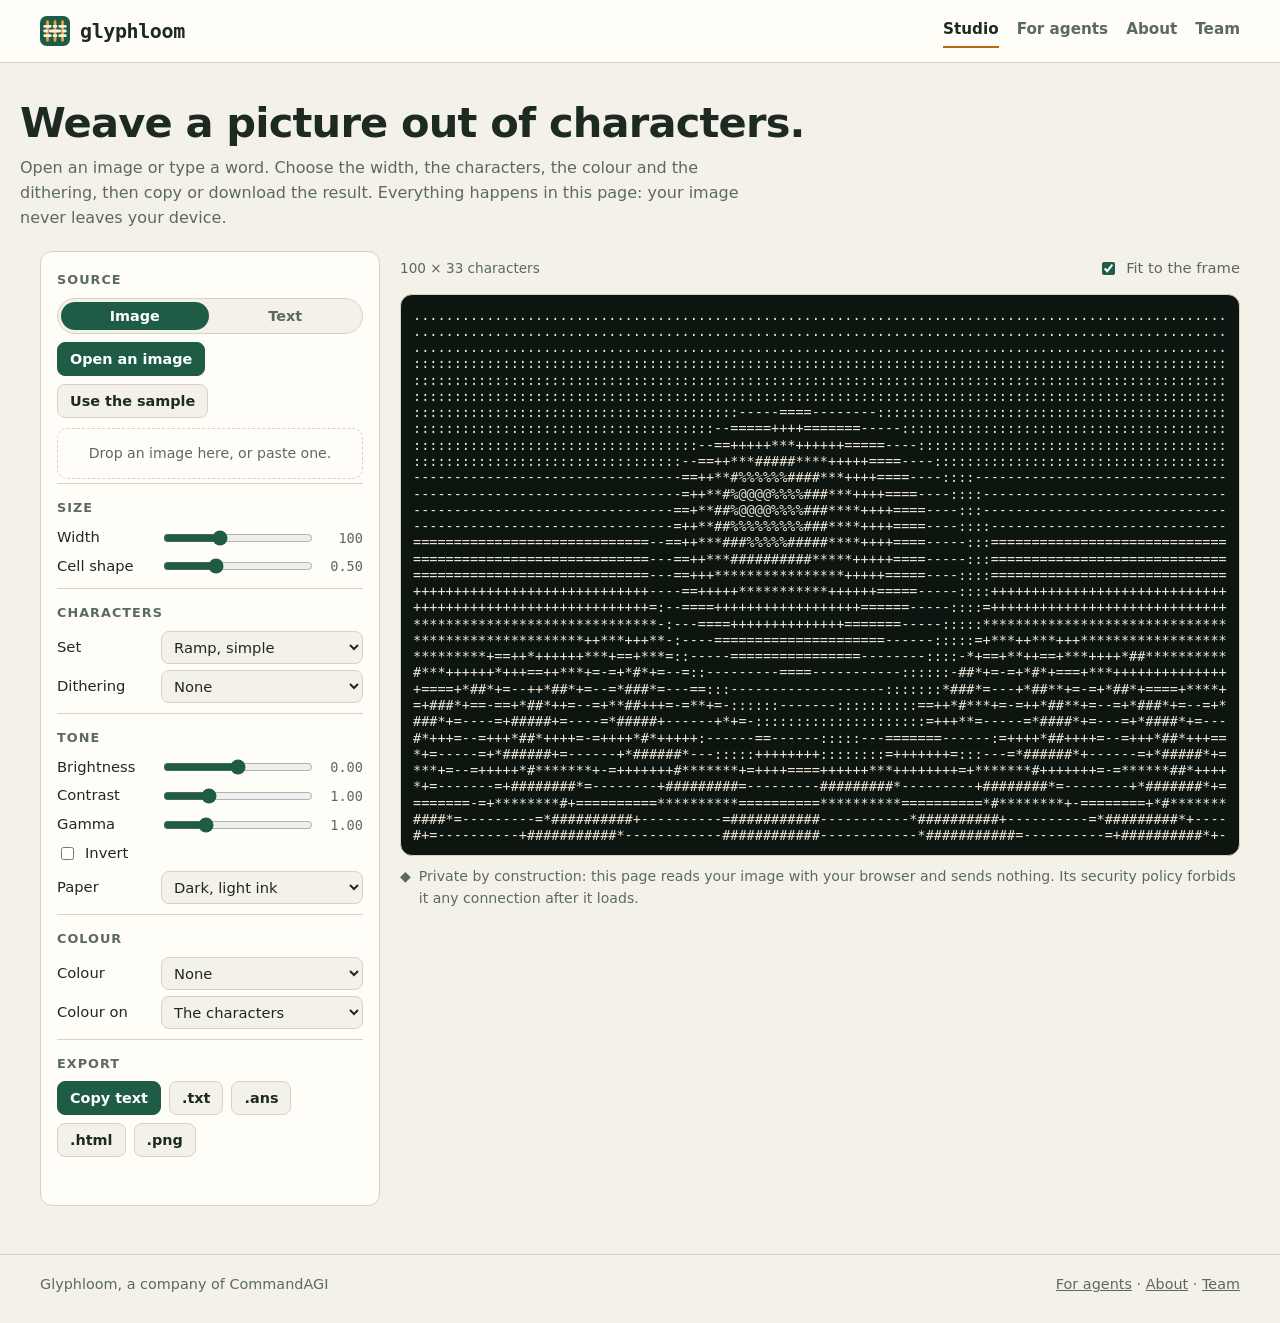
==== index.html @ d63f8473 "Glyphloom: the character-art studio of CommandAGI Co-Authored-By: Claude Opus 5.5 <noreply@anthropic" ====
<!doctype html>
<html lang="en">
<head>
<meta charset="utf-8">
<meta name="viewport" content="width=device-width, initial-scale=1">
<meta http-equiv="Content-Security-Policy" content="default-src 'self'; script-src 'self'; style-src 'self' 'unsafe-inline'; img-src 'self' blob: data:; connect-src 'none'; object-src 'none'; base-uri 'none'; form-action 'none'">
<title>Glyphloom: character art from a picture or a word</title>
<meta name="description" content="Turn an image or a line of text into ASCII, block, braille or ANSI art in your browser. Your image never leaves your device.">
<link rel="stylesheet" href="style.css">
<link rel="icon" href="mark.svg" type="image/svg+xml">
</head>
<body>
<a class="skip" href="#main">Skip to the studio</a>
<header class="site-head">
  <div class="wrap">
    <a class="brand" href="index.html"><img src="mark.svg" alt="" width="30" height="30">glyphloom</a>
    <nav class="site-nav" aria-label="Site">
      <a href="index.html" aria-current="page">Studio</a>
      <a href="agents.html">For agents</a>
      <a href="about.html">About</a>
      <a href="team.html">Team</a>
    </nav>
  </div>
</header>

<main id="main">
  <section class="lede wrap">
    <h1>Weave a picture out of characters.</h1>
    <p>Open an image or type a word. Choose the width, the characters, the colour and the dithering, then copy or download the result. Everything happens in this page: your image never leaves your device.</p>
  </section>

  <section class="studio wrap" aria-label="Studio">
    <form class="panel" id="controls">
      <fieldset>
        <legend>Source</legend>
        <div class="seg" role="group" aria-label="Source">
          <button type="button" id="src-image" aria-pressed="true">Image</button>
          <button type="button" id="src-text" aria-pressed="false">Text</button>
        </div>
        <div id="image-source">
          <div class="btns">
            <label class="btn primary" for="file">Open an image</label>
            <input class="hidden" type="file" id="file" accept="image/*">
            <button type="button" class="btn" id="sample">Use the sample</button>
          </div>
          <div class="drop" id="drop">Drop an image here, or paste one.</div>
        </div>
        <div id="text-source" class="hidden">
          <div class="row two"><label for="text">Text</label><input type="text" id="text" value="hello" maxlength="40" autocomplete="off"></div>
          <div class="row two"><label for="face">Typeface</label>
            <select id="face">
              <option value="700 160px system-ui, sans-serif">Sans, bold</option>
              <option value="700 160px Georgia, serif">Serif, bold</option>
              <option value="700 160px ui-monospace, monospace">Monospace, bold</option>
              <option value="italic 400 160px Georgia, serif">Serif, italic</option>
            </select>
          </div>
        </div>
      </fieldset>

      <fieldset>
        <legend>Size</legend>
        <div class="row"><label for="columns">Width</label><input type="range" id="columns" min="20" max="240" value="100"><output for="columns" id="columns-out">100</output></div>
        <div class="row"><label for="aspect">Cell shape</label><input type="range" id="aspect" min="0.35" max="0.8" step="0.01" value="0.5"><output for="aspect" id="aspect-out">0.50</output></div>
      </fieldset>

      <fieldset>
        <legend>Characters</legend>
        <div class="row two"><label for="charset">Set</label>
          <select id="charset">
            <option value="simple">Ramp, simple</option>
            <option value="detailed">Ramp, detailed</option>
            <option value="blocks">Blocks</option>
            <option value="braille">Braille dots</option>
            <option value="binary">Binary</option>
            <option value="custom">Your own</option>
          </select>
        </div>
        <div class="row two hidden" id="custom-row"><label for="custom">Characters</label><input type="text" id="custom" value=" .oO@" autocomplete="off" spellcheck="false" aria-describedby="custom-help"></div>
        <p class="status hidden" id="custom-help">From the least ink to the most.</p>
        <div class="row two"><label for="dither">Dithering</label>
          <select id="dither">
            <option value="none">None</option>
            <option value="floyd-steinberg">Floyd–Steinberg</option>
            <option value="atkinson">Atkinson</option>
            <option value="ordered">Ordered (Bayer 4×4)</option>
          </select>
        </div>
      </fieldset>

      <fieldset>
        <legend>Tone</legend>
        <div class="row"><label for="brightness">Brightness</label><input type="range" id="brightness" min="-0.5" max="0.5" step="0.01" value="0"><output for="brightness" id="brightness-out">0.00</output></div>
        <div class="row"><label for="contrast">Contrast</label><input type="range" id="contrast" min="0.2" max="3" step="0.05" value="1"><output for="contrast" id="contrast-out">1.00</output></div>
        <div class="row"><label for="gamma">Gamma</label><input type="range" id="gamma" min="0.3" max="3" step="0.05" value="1"><output for="gamma" id="gamma-out">1.00</output></div>
        <label class="check"><input type="checkbox" id="invert"> Invert</label>
        <div class="row two"><label for="paper">Paper</label>
          <select id="paper"><option value="dark">Dark, light ink</option><option value="light">Light, dark ink</option></select>
        </div>
      </fieldset>

      <fieldset>
        <legend>Colour</legend>
        <div class="row two"><label for="color">Colour</label>
          <select id="color">
            <option value="none">None</option>
            <option value="ansi16">ANSI, 16 colours</option>
            <option value="ansi256">ANSI, 256 colours</option>
            <option value="truecolor">Full colour</option>
          </select>
        </div>
        <div class="row two"><label for="target">Colour on</label>
          <select id="target"><option value="fg">The characters</option><option value="bg">The cells behind them</option></select>
        </div>
      </fieldset>

      <fieldset>
        <legend>Export</legend>
        <div class="btns">
          <button type="button" class="btn primary" id="copy">Copy text</button>
          <button type="button" class="btn" data-export="txt">.txt</button>
          <button type="button" class="btn" data-export="ans">.ans</button>
          <button type="button" class="btn" data-export="html">.html</button>
          <button type="button" class="btn" data-export="png">.png</button>
        </div>
        <p class="status" id="status" role="status" aria-live="polite"></p>
      </fieldset>
    </form>

    <div class="stage">
      <div class="stage-bar">
        <span id="dims">Open an image or use the sample.</span>
        <label class="check"><input type="checkbox" id="fit" checked> Fit to the frame</label>
      </div>
      <div class="frame" id="frame"><pre id="art" aria-label="The character art"></pre></div>
      <p class="private"><span aria-hidden="true">&#9670;</span><span>Private by construction: this page reads your image with your browser and sends nothing. Its security policy forbids it any connection after it loads.</span></p>
    </div>
  </section>
</main>

<footer class="site-foot">
  <div class="wrap">
    <span>Glyphloom, a company of CommandAGI</span>
    <span><a href="agents.html">For agents</a> &middot; <a href="about.html">About</a> &middot; <a href="team.html">Team</a></span>
  </div>
</footer>
<script type="module" src="studio.js"></script>
</body>
</html>
---- style.css ----
/* Glyphloom: loom green and warm amber, light and dark from the person's setting. */
:root {
  --bg: #f4f1e8;
  --surface: #fffdf7;
  --line: #d9d2bf;
  --text: #1d2a22;
  --muted: #5b6a60;
  --accent: #1f5c45;
  --accent-text: #ffffff;
  --amber: #b86a0f;
  --focus: #b86a0f;
  --art-bg: #0d1511;
  --art-text: #e9e4d4;
  --mono: ui-monospace, "JetBrains Mono", "DejaVu Sans Mono", Menlo, Consolas, monospace;
  --sans: system-ui, -apple-system, "Segoe UI", Roboto, "Helvetica Neue", Arial, sans-serif;
  color-scheme: light dark;
}
@media (prefers-color-scheme: dark) {
  :root {
    --bg: #0f1612;
    --surface: #16201b;
    --line: #2b3a32;
    --text: #e9e4d4;
    --muted: #a3b0a6;
    --accent: #e8a33d;
    --accent-text: #1b1305;
    --amber: #e8a33d;
    --focus: #e8a33d;
    --art-bg: #070b09;
    --art-text: #e9e4d4;
  }
}

* { box-sizing: border-box; }
html { -webkit-text-size-adjust: 100%; }
body { margin: 0; background: var(--bg); color: var(--text); font: 16px/1.55 var(--sans); }
a { color: var(--accent); }
a:focus-visible, button:focus-visible, input:focus-visible, select:focus-visible, summary:focus-visible { outline: 2px solid var(--focus); outline-offset: 2px; }
.wrap { max-width: 1240px; margin: 0 auto; padding: 0 20px; }
.skip { position: absolute; left: -999px; }
.skip:focus { left: 12px; top: 12px; background: var(--surface); padding: 8px 12px; z-index: 10; }

/* header */
.site-head { border-bottom: 1px solid var(--line); background: var(--surface); }
.site-head .wrap { display: flex; flex-wrap: wrap; align-items: center; justify-content: space-between; gap: 8px 24px; padding-top: 14px; padding-bottom: 14px; }
.brand { display: inline-flex; align-items: center; gap: 10px; color: var(--text); text-decoration: none; font: 700 1.25rem/1 var(--mono); letter-spacing: -0.02em; }
.brand img { width: 30px; height: 30px; flex: none; }
.site-nav { display: flex; flex-wrap: wrap; gap: 4px 18px; }
.site-nav a { color: var(--muted); text-decoration: none; font-weight: 600; font-size: 0.95rem; padding: 4px 0; border-bottom: 2px solid transparent; }
.site-nav a:hover { color: var(--text); }
.site-nav a[aria-current="page"] { color: var(--text); border-bottom-color: var(--amber); }

/* page */
.lede { padding: 36px 0 20px; }
.lede h1 { margin: 0; font: 700 clamp(1.7rem, 4vw, 2.6rem)/1.15 var(--sans); letter-spacing: -0.02em; max-width: 22em; }
.lede p { margin: 10px 0 0; color: var(--muted); max-width: 46em; }
.prose { max-width: 760px; padding: 36px 0 64px; }
.prose h1 { font-size: clamp(1.7rem, 4vw, 2.4rem); line-height: 1.15; margin: 0 0 12px; letter-spacing: -0.02em; }
.prose h2 { margin-top: 36px; }
.prose pre { background: var(--art-bg); color: var(--art-text); padding: 14px 16px; border-radius: 10px; overflow-x: auto; font: 13px/1.5 var(--mono); }
.prose code { font-family: var(--mono); font-size: 0.92em; }
.prose table { width: 100%; border-collapse: collapse; font-size: 0.95rem; display: block; overflow-x: auto; }
.prose th, .prose td { text-align: left; vertical-align: top; padding: 8px 10px; border-bottom: 1px solid var(--line); }
.note { border-left: 3px solid var(--amber); padding: 4px 0 4px 14px; color: var(--muted); }

/* studio */
.studio { display: grid; grid-template-columns: minmax(0, 340px) minmax(0, 1fr); gap: 20px; align-items: start; padding-bottom: 48px; }
.panel { background: var(--surface); border: 1px solid var(--line); border-radius: 12px; padding: 4px 16px 16px; }
.panel fieldset { border: 0; border-top: 1px solid var(--line); margin: 0; padding: 14px 0 4px; min-width: 0; }
.panel fieldset:first-child { border-top: 0; }
.panel legend { font-weight: 700; font-size: 0.8rem; text-transform: uppercase; letter-spacing: 0.08em; color: var(--muted); padding: 0; margin-bottom: 8px; float: left; width: 100%; }
.panel legend + * { clear: left; }
.row { display: grid; grid-template-columns: 96px minmax(0, 1fr) 44px; gap: 8px; align-items: center; margin: 6px 0; font-size: 0.92rem; }
.row.two { grid-template-columns: 96px minmax(0, 1fr); }
.row output { font: 0.85rem var(--mono); text-align: right; color: var(--muted); }
.row input[type="range"] { width: 100%; accent-color: var(--accent); }
select, input[type="text"] { width: 100%; font: inherit; font-size: 0.92rem; padding: 6px 8px; border: 1px solid var(--line); border-radius: 8px; background: var(--bg); color: var(--text); min-width: 0; }
.check { display: flex; align-items: center; gap: 8px; font-size: 0.92rem; margin: 6px 0; }
.check input { accent-color: var(--accent); }
.seg { display: flex; border: 1px solid var(--line); border-radius: 999px; padding: 3px; gap: 3px; background: var(--bg); }
.seg button { flex: 1; border: 0; background: transparent; color: var(--muted); font: 600 0.9rem var(--sans); padding: 6px 10px; border-radius: 999px; cursor: pointer; }
.seg button[aria-pressed="true"] { background: var(--accent); color: var(--accent-text); }
.btn { display: inline-flex; align-items: center; justify-content: center; gap: 6px; border: 1px solid var(--line); background: var(--bg); color: var(--text); font: 600 0.9rem var(--sans); padding: 8px 12px; border-radius: 8px; cursor: pointer; text-decoration: none; }
.btn:hover { border-color: var(--accent); }
.btn.primary { background: var(--accent); color: var(--accent-text); border-color: var(--accent); }
.btns { display: flex; flex-wrap: wrap; gap: 8px; margin: 8px 0; }
.drop { margin-top: 10px; border: 1.5px dashed var(--line); border-radius: 10px; padding: 14px; text-align: center; color: var(--muted); font-size: 0.88rem; }
.drop.over { border-color: var(--amber); color: var(--text); }
.hidden { display: none !important; }
.stage { min-width: 0; }
.frame { background: var(--art-bg); color: var(--art-text); border-radius: 12px; border: 1px solid var(--line); overflow: auto; max-height: 78vh; min-height: 240px; padding: 12px; }
.frame.light { background: #ffffff; color: #111111; }
.frame pre { margin: 0; font-family: var(--mono); line-height: 1; letter-spacing: 0; white-space: pre; width: max-content; }
.stage-bar { display: flex; flex-wrap: wrap; justify-content: space-between; gap: 6px 16px; align-items: center; font-size: 0.85rem; color: var(--muted); margin: 0 0 8px; }
.status { min-height: 1.4em; font-size: 0.88rem; color: var(--muted); margin: 6px 0 0; }
.private { display: flex; gap: 8px; align-items: flex-start; font-size: 0.88rem; color: var(--muted); margin: 10px 0 0; }

/* footer */
.site-foot { border-top: 1px solid var(--line); color: var(--muted); font-size: 0.9rem; }
.site-foot .wrap { display: flex; flex-wrap: wrap; justify-content: space-between; gap: 8px 24px; padding-top: 18px; padding-bottom: 28px; }
.site-foot a { color: var(--muted); }

@media (max-width: 860px) {
  .studio { grid-template-columns: minmax(0, 1fr); }
  .stage { order: -1; }
  .frame { max-height: 60vh; }
}
@media (max-width: 600px) {
  .wrap { padding: 0 16px; }
  .lede { padding-top: 24px; }
}
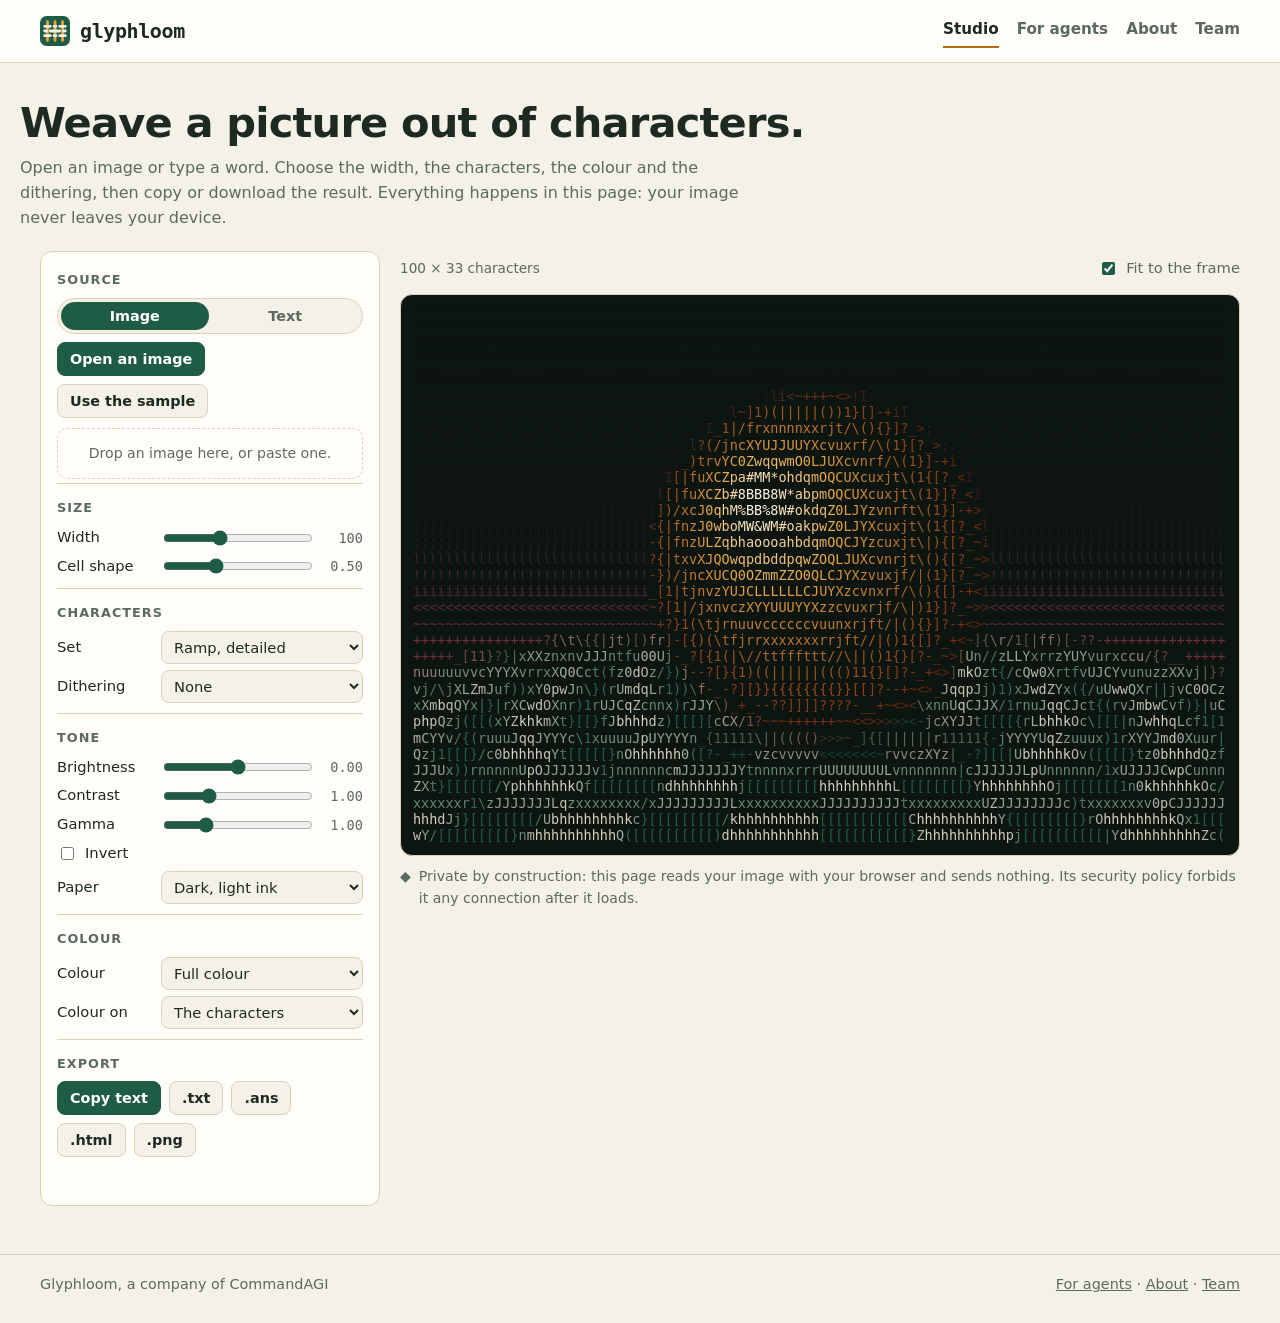
==== commit be2162fd: "The team pages (scripts/seed/people/personas.mjs), a richer first render and spacing fixes Co-Author" ====
--- a/index.html
+++ b/index.html
@@ -69,7 +69,7 @@
         <div class="row two"><label for="charset">Set</label>
           <select id="charset">
             <option value="simple">Ramp, simple</option>
-            <option value="detailed">Ramp, detailed</option>
+            <option value="detailed" selected>Ramp, detailed</option>
             <option value="blocks">Blocks</option>
             <option value="braille">Braille dots</option>
             <option value="binary">Binary</option>
@@ -106,7 +106,7 @@
             <option value="none">None</option>
             <option value="ansi16">ANSI, 16 colours</option>
             <option value="ansi256">ANSI, 256 colours</option>
-            <option value="truecolor">Full colour</option>
+            <option value="truecolor" selected>Full colour</option>
           </select>
         </div>
         <div class="row two"><label for="target">Colour on</label>
--- a/style.css
+++ b/style.css
@@ -109,3 +109,32 @@
   .wrap { padding: 0 16px; }
   .lede { padding-top: 24px; }
 }
+
+/* agent-team: generated by scripts/seed/people/personas.mjs */
+.agent-team { max-width: 1120px; margin: 0 auto; padding: 48px 20px 72px; box-sizing: border-box; }
+.agent-team * { box-sizing: border-box; }
+.agent-team .at-eyebrow { margin: 0 0 8px; font-size: 0.8rem; letter-spacing: 0.08em; text-transform: uppercase; opacity: 0.75; }
+.agent-team .at-lede { max-width: 44em; margin: 16px 0 0; }
+.agent-team .at-group { margin-top: 40px; }
+.agent-team .at-cards { display: grid; grid-template-columns: repeat(auto-fill, minmax(220px, 1fr)); gap: 28px 24px; margin-top: 16px; }
+.agent-team .at-card { display: flex; flex-direction: column; gap: 6px; min-width: 0; }
+.agent-team .at-card > a { color: inherit; text-decoration: none; display: flex; flex-direction: column; gap: 10px; }
+.agent-team .at-card > a:hover h3 { text-decoration: underline; }
+.agent-team .at-card img, .agent-team .at-profile img { width: 100%; height: auto; aspect-ratio: 4 / 5; object-fit: cover; border-radius: 10px; display: block; background: rgba(127, 127, 127, 0.15); }
+.agent-team .at-card h3 { margin: 0; overflow-wrap: anywhere; }
+.agent-team .at-title { margin: 0; font-weight: 600; opacity: 0.85; }
+.agent-team .at-line { margin: 0; padding: 0; border: 0; background: none; }
+.ai-badge { display: inline-block; vertical-align: middle; margin-left: 6px; padding: 1px 8px; border: 1px solid currentColor; border-radius: 999px; font-family: system-ui, sans-serif; font-size: 0.7rem; font-weight: 600; letter-spacing: 0.03em; line-height: 1.5; text-transform: none; white-space: nowrap; opacity: 0.85; }
+.agent-team .at-note { margin: 0; font-size: 0.85rem; opacity: 0.75; }
+.agent-team .at-disclosure { margin-top: 48px; padding: 20px; border: 1px solid rgba(127, 127, 127, 0.4); border-radius: 10px; }
+.agent-team .at-profile { display: grid; grid-template-columns: minmax(0, 320px) minmax(0, 1fr); gap: 40px; align-items: start; }
+.agent-team .at-profile h1 { margin-top: 0; overflow-wrap: anywhere; }
+.agent-team .at-back { display: inline-block; margin-bottom: 24px; color: inherit; }
+@media (max-width: 600px) {
+  .agent-team { padding: 32px 16px 56px; }
+  .agent-team .at-cards { grid-template-columns: minmax(0, 1fr); gap: 24px; }
+  .agent-team .at-card > a { display: grid; grid-template-columns: 112px minmax(0, 1fr); gap: 14px; align-items: center; }
+  .agent-team .at-profile { grid-template-columns: minmax(0, 1fr); gap: 24px; }
+  .agent-team .at-profile img { max-width: 260px; }
+}
+/* end agent-team */
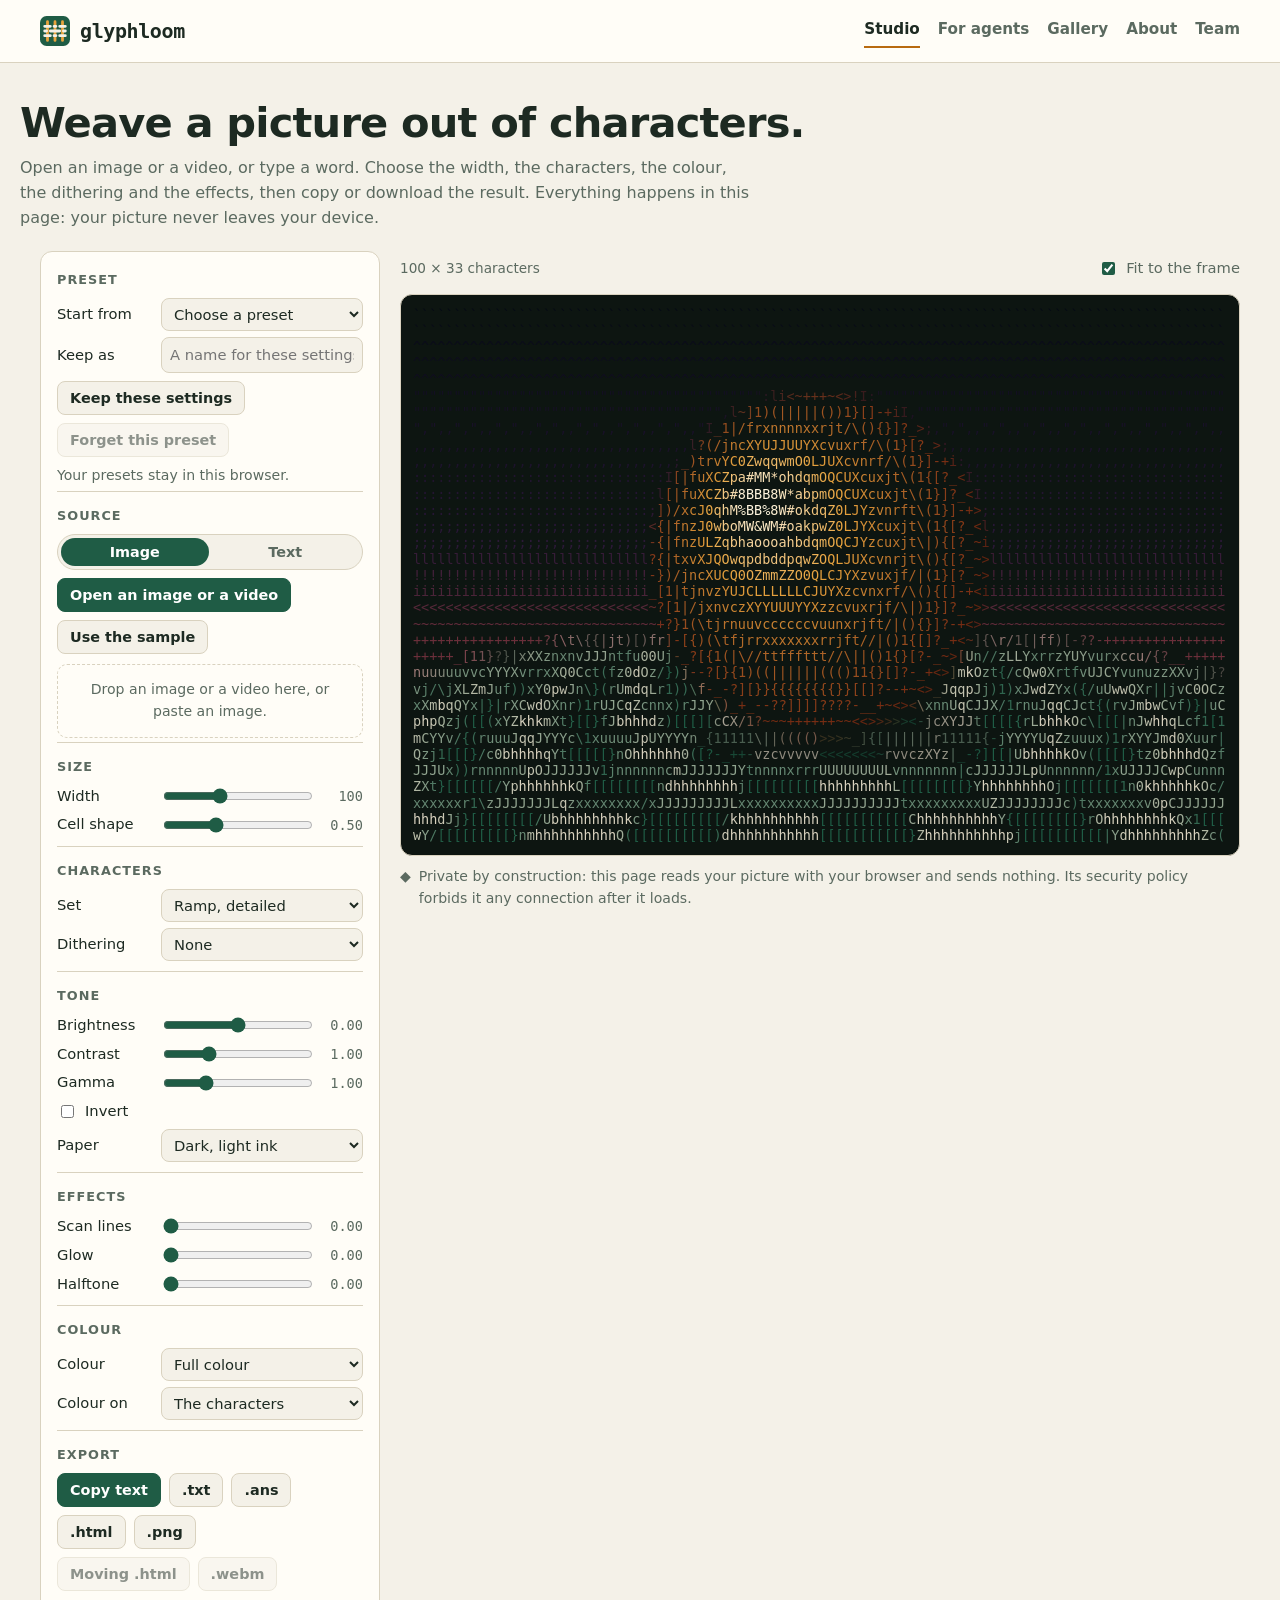
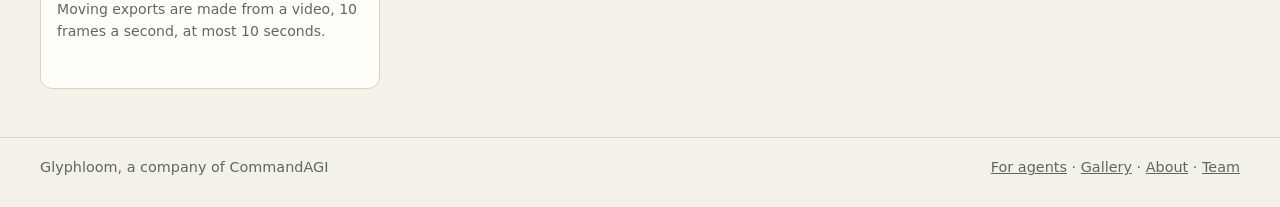
==== commit 020b21d6: "studio: video in, moving HTML and WebM out, post effects, presets, a gallery; the renderer is Comman" ====
--- a/index.html
+++ b/index.html
@@ -3,9 +3,10 @@
 <head>
 <meta charset="utf-8">
 <meta name="viewport" content="width=device-width, initial-scale=1">
-<meta http-equiv="Content-Security-Policy" content="default-src 'self'; script-src 'self'; style-src 'self' 'unsafe-inline'; img-src 'self' blob: data:; connect-src 'none'; object-src 'none'; base-uri 'none'; form-action 'none'">
+<meta http-equiv="Content-Security-Policy" content="default-src 'self'; script-src 'self'; style-src 'self' 'unsafe-inline'; img-src 'self' blob: data:; media-src blob:; connect-src 'none'; object-src 'none'; base-uri 'none'; form-action 'none'">
 <title>Glyphloom: character art from a picture or a word</title>
-<meta name="description" content="Turn an image or a line of text into ASCII, block, braille or ANSI art in your browser. Your image never leaves your device.">
+<style id="effects"></style>
+<meta name="description" content="Turn an image, a video or a line of text into ASCII, block, braille or ANSI art in your browser. Your picture never leaves your device.">
 <link rel="stylesheet" href="style.css">
 <link rel="icon" href="mark.svg" type="image/svg+xml">
 </head>
@@ -17,6 +18,7 @@
     <nav class="site-nav" aria-label="Site">
       <a href="index.html" aria-current="page">Studio</a>
       <a href="agents.html">For agents</a>
+      <a href="gallery.html">Gallery</a>
       <a href="about.html">About</a>
       <a href="team.html">Team</a>
     </nav>
@@ -26,11 +28,22 @@
 <main id="main">
   <section class="lede wrap">
     <h1>Weave a picture out of characters.</h1>
-    <p>Open an image or type a word. Choose the width, the characters, the colour and the dithering, then copy or download the result. Everything happens in this page: your image never leaves your device.</p>
+    <p>Open an image or a video, or type a word. Choose the width, the characters, the colour, the dithering and the effects, then copy or download the result. Everything happens in this page: your picture never leaves your device.</p>
   </section>
 
   <section class="studio wrap" aria-label="Studio">
     <form class="panel" id="controls">
+      <fieldset>
+        <legend>Preset</legend>
+        <div class="row two"><label for="preset">Start from</label><select id="preset"></select></div>
+        <div class="row two"><label for="preset-name">Keep as</label><input type="text" id="preset-name" maxlength="40" autocomplete="off" placeholder="A name for these settings"></div>
+        <div class="btns">
+          <button type="button" class="btn" id="preset-save">Keep these settings</button>
+          <button type="button" class="btn" id="preset-delete" disabled>Forget this preset</button>
+        </div>
+        <p class="status">Your presets stay in this browser.</p>
+      </fieldset>
+
       <fieldset>
         <legend>Source</legend>
         <div class="seg" role="group" aria-label="Source">
@@ -39,11 +52,11 @@
         </div>
         <div id="image-source">
           <div class="btns">
-            <label class="btn primary" for="file">Open an image</label>
-            <input class="hidden" type="file" id="file" accept="image/*">
+            <label class="btn primary" for="file">Open an image or a video</label>
+            <input class="hidden" type="file" id="file" accept="image/*,video/*">
             <button type="button" class="btn" id="sample">Use the sample</button>
           </div>
-          <div class="drop" id="drop">Drop an image here, or paste one.</div>
+          <div class="drop" id="drop">Drop an image or a video here, or paste an image.</div>
         </div>
         <div id="text-source" class="hidden">
           <div class="row two"><label for="text">Text</label><input type="text" id="text" value="hello" maxlength="40" autocomplete="off"></div>
@@ -100,6 +113,13 @@
       </fieldset>
 
       <fieldset>
+        <legend>Effects</legend>
+        <div class="row"><label for="scanlines">Scan lines</label><input type="range" id="scanlines" min="0" max="1" step="0.05" value="0"><output for="scanlines" id="scanlines-out">0.00</output></div>
+        <div class="row"><label for="bloom">Glow</label><input type="range" id="bloom" min="0" max="1" step="0.05" value="0"><output for="bloom" id="bloom-out">0.00</output></div>
+        <div class="row"><label for="halftone">Halftone</label><input type="range" id="halftone" min="0" max="1" step="0.05" value="0"><output for="halftone" id="halftone-out">0.00</output></div>
+      </fieldset>
+
+      <fieldset>
         <legend>Colour</legend>
         <div class="row two"><label for="color">Colour</label>
           <select id="color">
@@ -123,6 +143,11 @@
           <button type="button" class="btn" data-export="html">.html</button>
           <button type="button" class="btn" data-export="png">.png</button>
         </div>
+        <div class="btns">
+          <button type="button" class="btn" data-export="anim" data-moving disabled>Moving .html</button>
+          <button type="button" class="btn" data-export="webm" data-moving disabled>.webm</button>
+        </div>
+        <p class="status">Moving exports are made from a video, 10 frames a second, at most 10 seconds.</p>
         <p class="status" id="status" role="status" aria-live="polite"></p>
       </fieldset>
     </form>
@@ -130,10 +155,11 @@
     <div class="stage">
       <div class="stage-bar">
         <span id="dims">Open an image or use the sample.</span>
+        <span class="video-bar hidden" id="video-bar"><button type="button" class="btn" id="play" aria-pressed="true">Pause</button> <span id="clock"></span></span>
         <label class="check"><input type="checkbox" id="fit" checked> Fit to the frame</label>
       </div>
       <div class="frame" id="frame"><pre id="art" aria-label="The character art"></pre></div>
-      <p class="private"><span aria-hidden="true">&#9670;</span><span>Private by construction: this page reads your image with your browser and sends nothing. Its security policy forbids it any connection after it loads.</span></p>
+      <p class="private"><span aria-hidden="true">&#9670;</span><span>Private by construction: this page reads your picture with your browser and sends nothing. Its security policy forbids it any connection after it loads.</span></p>
     </div>
   </section>
 </main>
@@ -141,7 +167,7 @@
 <footer class="site-foot">
   <div class="wrap">
     <span>Glyphloom, a company of CommandAGI</span>
-    <span><a href="agents.html">For agents</a> &middot; <a href="about.html">About</a> &middot; <a href="team.html">Team</a></span>
+    <span><a href="agents.html">For agents</a> &middot; <a href="gallery.html">Gallery</a> &middot; <a href="about.html">About</a> &middot; <a href="team.html">Team</a></span>
   </div>
 </footer>
 <script type="module" src="studio.js"></script>
--- a/style.css
+++ b/style.css
@@ -94,6 +94,16 @@
 .stage-bar { display: flex; flex-wrap: wrap; justify-content: space-between; gap: 6px 16px; align-items: center; font-size: 0.85rem; color: var(--muted); margin: 0 0 8px; }
 .status { min-height: 1.4em; font-size: 0.88rem; color: var(--muted); margin: 6px 0 0; }
 .private { display: flex; gap: 8px; align-items: flex-start; font-size: 0.88rem; color: var(--muted); margin: 10px 0 0; }
+.video-bar { display: inline-flex; align-items: center; gap: 8px; }
+.btn:disabled { opacity: 0.5; cursor: not-allowed; }
+
+/* gallery */
+.gallery { display: grid; grid-template-columns: repeat(auto-fill, minmax(min(100%, 360px), 1fr)); gap: 20px; padding-bottom: 48px; }
+.card { background: var(--surface); border: 1px solid var(--line); border-radius: 12px; padding: 12px; display: flex; flex-direction: column; gap: 10px; min-width: 0; }
+.card h2 { margin: 0; font-size: 1.1rem; }
+.card p { margin: 0; color: var(--muted); font-size: 0.92rem; }
+.card .frame { max-height: none; min-height: 0; padding: 8px; }
+.card .btn { align-self: flex-start; }
 
 /* footer */
 .site-foot { border-top: 1px solid var(--line); color: var(--muted); font-size: 0.9rem; }
